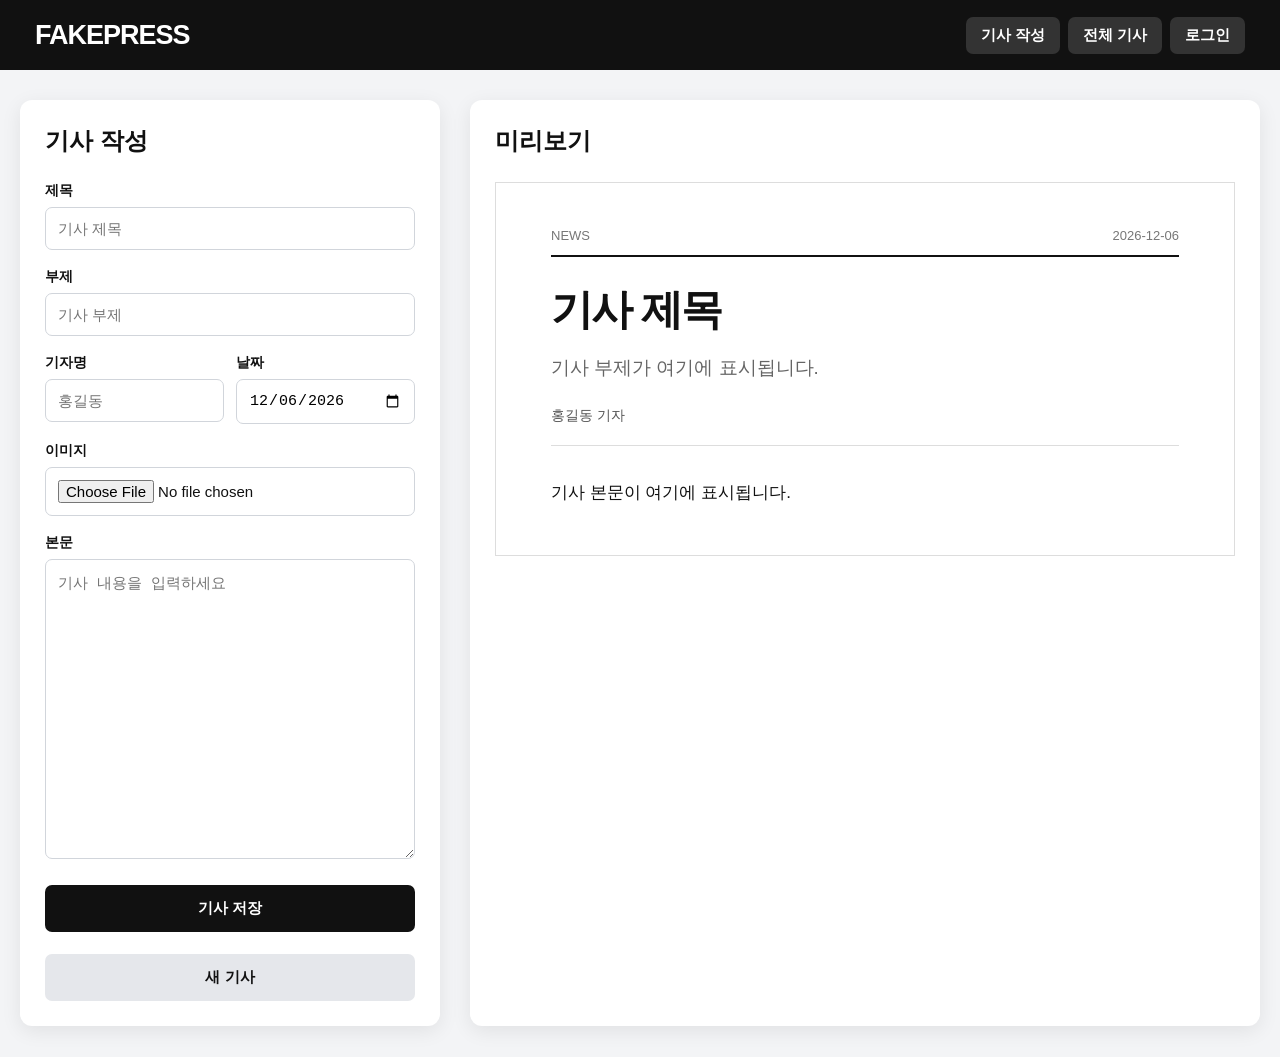
==== frontend/admin.html @ 0c84606c "Initial FAKEPRESS" ====
<!DOCTYPE html>
<html lang="ko">

<head>

    <meta charset="UTF-8">

    <meta
        name="viewport"
        content="width=device-width, initial-scale=1.0"
    >

    <title>FAKEPRESS 관리자</title>

    <style>

        * {
            box-sizing: border-box;
        }

        body {
            margin: 0;
            font-family:
                Arial,
                "Malgun Gothic",
                sans-serif;

            background: #f4f5f7;
            color: #111;
        }

        header {
            background: #111;
            color: white;
            padding: 20px 30px;

            display: flex;
            align-items: center;
            justify-content: space-between;
        }

        header h1 {
            margin: 0;
            font-size: 24px;
        }

        header span {
            font-size: 14px;
            opacity: 0.7;
        }

        main {
            max-width: 1100px;
            margin: 30px auto;
            padding: 0 20px;
        }

        .section {
            background: white;
            border-radius: 12px;
            padding: 22px;
            margin-bottom: 25px;

            box-shadow:
                0 3px 12px rgba(0, 0, 0, 0.08);
        }

        .section h2 {
            margin-top: 0;
        }

        .toolbar {
            display: flex;
            justify-content: space-between;
            align-items: center;
            margin-bottom: 15px;
        }

        button {
            border: 0;
            border-radius: 8px;
            padding: 9px 13px;
            cursor: pointer;
            font-weight: bold;
        }

        .refresh {
            background: #111;
            color: white;
        }

        .ban {
            background: #e74c3c;
            color: white;
        }

        .unban {
            background: #2ecc71;
            color: white;
        }

        .admin {
            background: #8e44ad;
            color: white;
        }

        .remove-admin {
            background: #f39c12;
            color: white;
        }

        .delete {
            background: #c0392b;
            color: white;
        }

        .back {
            background: #ddd;
            color: #111;
        }

        table {
            width: 100%;
            border-collapse: collapse;
        }

        th,
        td {
            padding: 12px;
            border-bottom: 1px solid #eee;
            text-align: left;
        }

        th {
            background: #fafafa;
        }

        .status-admin {
            color: #8e44ad;
            font-weight: bold;
        }

        .status-banned {
            color: #e74c3c;
            font-weight: bold;
        }

        .status-normal {
            color: #2ecc71;
            font-weight: bold;
        }

        .empty {
            color: #888;
            padding: 20px 0;
        }

        .article-row {
            display: flex;
            justify-content: space-between;
            align-items: center;

            border-bottom: 1px solid #eee;
            padding: 15px 0;
            gap: 20px;
        }

        .article-info {
            flex: 1;
        }

        .article-title {
            font-size: 17px;
            font-weight: bold;
            margin-bottom: 5px;
        }

        .article-meta {
            font-size: 13px;
            color: #777;
        }

        #message {
            position: fixed;
            bottom: 25px;
            right: 25px;

            background: #111;
            color: white;

            padding: 12px 18px;

            border-radius: 8px;

            display: none;
        }

    </style>

</head>

<body>

<header>

    <h1>FAKEPRESS ADMIN</h1>

    <span id="adminNickname">
        관리자 확인 중...
    </span>

</header>


<main>

    <div class="section">

        <div class="toolbar">

            <h2>회원 관리</h2>

            <button
                class="refresh"
                onclick="loadUsers()"
            >
                새로고침
            </button>

        </div>

        <div id="userList">
            불러오는 중...
        </div>

    </div>


    <div class="section">

        <div class="toolbar">

            <h2>기사 관리</h2>

            <button
                class="refresh"
                onclick="loadArticles()"
            >
                새로고침
            </button>

        </div>

        <div id="articleList">
            불러오는 중...
        </div>

    </div>


    <div class="section">

        <button
            class="back"
            onclick="location.href='index.html'"
        >
            FAKEPRESS로 돌아가기
        </button>

    </div>

</main>


<div id="message"></div>


<script src="admin.js"></script>

</body>

</html>
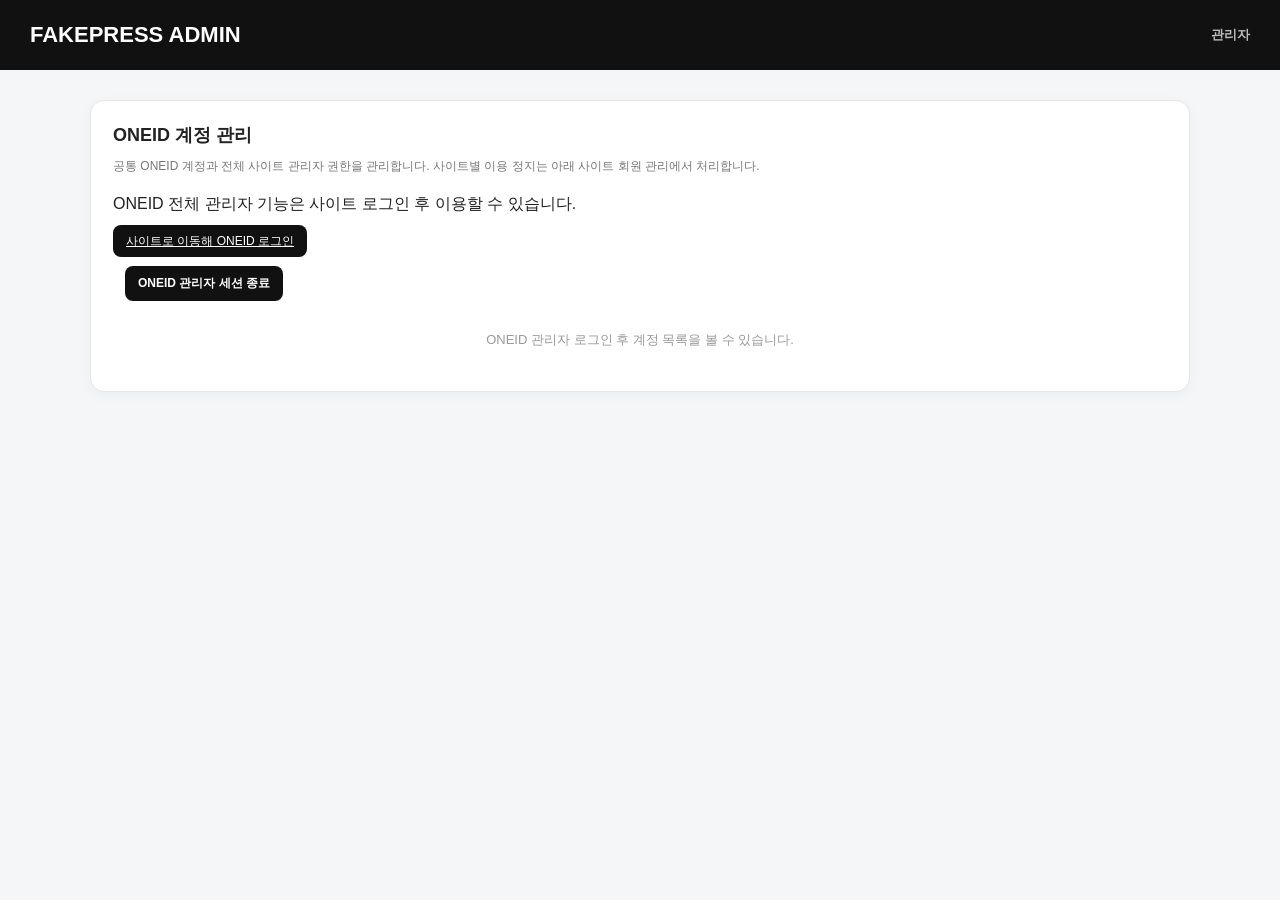
==== commit b7ef1f1b: "로그인 기능" ====
--- a/frontend/admin.html
+++ b/frontend/admin.html
@@ -1,4 +1,5 @@
 <!DOCTYPE html>
+
 <html lang="ko">
 
 <head>
@@ -10,7 +11,8 @@
         content="width=device-width, initial-scale=1.0"
     >
 
-    <title>FAKEPRESS 관리자</title>
+    <title>FAKEPRESS ADMIN</title>
+
 
     <style>
 
@@ -18,207 +20,813 @@
             box-sizing: border-box;
         }
 
+
         body {
+
             margin: 0;
+
+            background:
+                #f5f6f8;
+
+            color:
+                #222;
+
             font-family:
                 Arial,
                 "Malgun Gothic",
                 sans-serif;
 
-            background: #f4f5f7;
-            color: #111;
-        }
+        }
+
 
         header {
-            background: #111;
-            color: white;
-            padding: 20px 30px;
-
-            display: flex;
-            align-items: center;
-            justify-content: space-between;
-        }
+
+            background:
+                #111;
+
+            color:
+                white;
+
+            padding:
+                22px 30px;
+
+            display:
+                flex;
+
+            align-items:
+                center;
+
+            justify-content:
+                space-between;
+
+        }
+
 
         header h1 {
-            margin: 0;
-            font-size: 24px;
-        }
-
-        header span {
-            font-size: 14px;
-            opacity: 0.7;
-        }
+
+            margin:
+                0;
+
+            font-size:
+                22px;
+
+            font-weight:
+                900;
+
+        }
+
+
+        #adminNickname {
+
+            color:
+                #bbb;
+
+            font-size:
+                13px;
+
+            font-weight:
+                700;
+
+        }
+
 
         main {
-            max-width: 1100px;
-            margin: 30px auto;
-            padding: 0 20px;
-        }
-
-        .section {
-            background: white;
-            border-radius: 12px;
-            padding: 22px;
-            margin-bottom: 25px;
+
+            width:
+                min(
+                    1100px,
+                    calc(
+                        100% - 32px
+                    )
+                );
+
+            margin:
+                30px auto 60px;
+
+        }
+
+
+        section {
+
+            background:
+                white;
+
+            border:
+                1px solid #e6e6e6;
+
+            border-radius:
+                14px;
+
+            padding:
+                22px;
+
+            margin-bottom:
+                20px;
 
             box-shadow:
-                0 3px 12px rgba(0, 0, 0, 0.08);
-        }
-
-        .section h2 {
-            margin-top: 0;
-        }
-
-        .toolbar {
-            display: flex;
-            justify-content: space-between;
-            align-items: center;
-            margin-bottom: 15px;
-        }
+                0 3px 14px
+                rgba(
+                    0,
+                    0,
+                    0,
+                    0.04
+                );
+
+        }
+
+
+        .section-header {
+
+            display:
+                flex;
+
+            align-items:
+                center;
+
+            justify-content:
+                space-between;
+
+            gap:
+                12px;
+
+            margin-bottom:
+                18px;
+
+        }
+
+
+        .section-header h2 {
+
+            margin:
+                0;
+
+            font-size:
+                18px;
+
+            font-weight:
+                900;
+
+        }
+
+
+        .section-description {
+
+            color:
+                #777;
+
+            font-size:
+                12px;
+
+            line-height:
+                1.6;
+
+            margin:
+                -8px 0 18px;
+
+        }
+
+
+        .article-row {
+
+            display:
+                flex;
+
+            align-items:
+                center;
+
+            justify-content:
+                space-between;
+
+            gap:
+                15px;
+
+            padding:
+                15px 0;
+
+            border-bottom:
+                1px solid #eee;
+
+        }
+
+
+        .article-row:last-child {
+
+            border-bottom:
+                0;
+
+        }
+
+
+        .article-info {
+
+            min-width:
+                0;
+
+            flex:
+                1;
+
+        }
+
+
+        .article-title {
+
+            font-size:
+                15px;
+
+            font-weight:
+                800;
+
+            word-break:
+                break-word;
+
+            margin-bottom:
+                6px;
+
+        }
+
+
+        .article-meta {
+
+            color:
+                #888;
+
+            font-size:
+                12px;
+
+            line-height:
+                1.5;
+
+            word-break:
+                break-word;
+
+        }
+
+
+        .empty {
+
+            margin:
+                0;
+
+            padding:
+                20px 0;
+
+            text-align:
+                center;
+
+            color:
+                #999;
+
+            font-size:
+                13px;
+
+        }
+
 
         button {
-            border: 0;
-            border-radius: 8px;
-            padding: 9px 13px;
-            cursor: pointer;
-            font-weight: bold;
-        }
+
+            border:
+                0;
+
+            cursor:
+                pointer;
+
+            font-family:
+                inherit;
+
+            font-weight:
+                800;
+
+            transition:
+                0.15s;
+
+        }
+
+
+        button:hover {
+
+            transform:
+                translateY(-1px);
+
+        }
+
 
         .refresh {
-            background: #111;
-            color: white;
-        }
+
+            background:
+                #111;
+
+            color:
+                white;
+
+            padding:
+                9px 13px;
+
+            border-radius:
+                8px;
+
+            font-size:
+                12px;
+
+        }
+
+
+        .refresh:hover {
+
+            background:
+                #333;
+
+        }
+
 
         .ban {
-            background: #e74c3c;
-            color: white;
-        }
+
+            background:
+                #fff1f0;
+
+            color:
+                #d92d20;
+
+            padding:
+                8px 12px;
+
+            border-radius:
+                8px;
+
+            font-size:
+                12px;
+
+        }
+
 
         .unban {
-            background: #2ecc71;
-            color: white;
-        }
+
+            background:
+                #ecfdf3;
+
+            color:
+                #027a48;
+
+            padding:
+                8px 12px;
+
+            border-radius:
+                8px;
+
+            font-size:
+                12px;
+
+        }
+
 
         .admin {
-            background: #8e44ad;
-            color: white;
-        }
+
+            background:
+                #eef4ff;
+
+            color:
+                #175cd3;
+
+            padding:
+                8px 12px;
+
+            border-radius:
+                8px;
+
+            font-size:
+                12px;
+
+        }
+
 
         .remove-admin {
-            background: #f39c12;
-            color: white;
-        }
+
+            background:
+                #fff7ed;
+
+            color:
+                #c2410c;
+
+            padding:
+                8px 12px;
+
+            border-radius:
+                8px;
+
+            font-size:
+                12px;
+
+        }
+
 
         .delete {
-            background: #c0392b;
-            color: white;
-        }
+
+            background:
+                #d92d20;
+
+            color:
+                white;
+
+            padding:
+                8px 12px;
+
+            border-radius:
+                8px;
+
+            font-size:
+                12px;
+
+            flex-shrink:
+                0;
+
+        }
+
+
+        .delete:hover {
+
+            background:
+                #b42318;
+
+        }
+
+
+        .delete-all-btn {
+
+            background:
+                #d92d20;
+
+            color:
+                white;
+
+            padding:
+                9px 13px;
+
+            border-radius:
+                8px;
+
+            font-size:
+                12px;
+
+        }
+
+
+        .delete-all-btn:hover {
+
+            background:
+                #b42318;
+
+        }
+
+
+        .status-admin {
+
+            color:
+                #175cd3;
+
+            font-weight:
+                800;
+
+        }
+
+
+        .status-banned {
+
+            color:
+                #d92d20;
+
+            font-weight:
+                800;
+
+        }
+
+
+        .status-normal {
+
+            color:
+                #027a48;
+
+            font-weight:
+                800;
+
+        }
+
+
+        .banned-word-form {
+
+            display:
+                flex;
+
+            gap:
+                10px;
+
+            margin-bottom:
+                15px;
+
+        }
+
+
+        .banned-word-form input {
+
+            flex:
+                1;
+
+            min-width:
+                0;
+
+            border:
+                1px solid #d5d7da;
+
+            border-radius:
+                9px;
+
+            padding:
+                11px 13px;
+
+            outline:
+                none;
+
+            font-size:
+                13px;
+
+            font-family:
+                inherit;
+
+        }
+
+
+        .banned-word-form input:focus {
+
+            border-color:
+                #111;
+
+        }
+
+
+        .add-banned-word {
+
+            background:
+                #111;
+
+            color:
+                white;
+
+            padding:
+                0 16px;
+
+            border-radius:
+                9px;
+
+            font-size:
+                12px;
+
+            white-space:
+                nowrap;
+
+        }
+
+
+        .add-banned-word:hover {
+
+            background:
+                #333;
+
+        }
+
+
+        #message {
+
+            position:
+                fixed;
+
+            left:
+                50%;
+
+            bottom:
+                25px;
+
+            transform:
+                translateX(-50%);
+
+            background:
+                #111;
+
+            color:
+                white;
+
+            padding:
+                12px 18px;
+
+            border-radius:
+                10px;
+
+            font-size:
+                13px;
+
+            font-weight:
+                700;
+
+            display:
+                none;
+
+            z-index:
+                9999;
+
+            max-width:
+                calc(
+                    100% - 30px
+                );
+
+            text-align:
+                center;
+
+            box-shadow:
+                0 8px 25px
+                rgba(
+                    0,
+                    0,
+                    0,
+                    0.2
+                );
+
+        }
+
 
         .back {
-            background: #ddd;
-            color: #111;
-        }
-
-        table {
-            width: 100%;
-            border-collapse: collapse;
-        }
-
-        th,
-        td {
-            padding: 12px;
-            border-bottom: 1px solid #eee;
-            text-align: left;
-        }
-
-        th {
-            background: #fafafa;
-        }
-
-        .status-admin {
-            color: #8e44ad;
-            font-weight: bold;
-        }
-
-        .status-banned {
-            color: #e74c3c;
-            font-weight: bold;
-        }
-
-        .status-normal {
-            color: #2ecc71;
-            font-weight: bold;
-        }
-
-        .empty {
-            color: #888;
-            padding: 20px 0;
-        }
-
-        .article-row {
-            display: flex;
-            justify-content: space-between;
-            align-items: center;
-
-            border-bottom: 1px solid #eee;
-            padding: 15px 0;
-            gap: 20px;
-        }
-
-        .article-info {
-            flex: 1;
-        }
-
-        .article-title {
-            font-size: 17px;
-            font-weight: bold;
-            margin-bottom: 5px;
-        }
-
-        .article-meta {
-            font-size: 13px;
-            color: #777;
-        }
-
-        #message {
-            position: fixed;
-            bottom: 25px;
-            right: 25px;
-
-            background: #111;
-            color: white;
-
-            padding: 12px 18px;
-
-            border-radius: 8px;
-
-            display: none;
+
+            width:
+                100%;
+
+            background:
+                #e9eaec;
+
+            color:
+                #333;
+
+            padding:
+                12px;
+
+            border-radius:
+                9px;
+
+            font-size:
+                13px;
+
+        }
+
+
+        .back:hover {
+
+            background:
+                #ddd;
+
+        }
+
+
+        @media (
+            max-width: 650px
+        ) {
+
+            header {
+
+                padding:
+                    18px;
+
+            }
+
+
+            main {
+
+                width:
+                    calc(
+                        100% - 20px
+                    );
+
+                margin-top:
+                    20px;
+
+            }
+
+
+            section {
+
+                padding:
+                    17px;
+
+            }
+
+
+            .article-row {
+
+                align-items:
+                    flex-start;
+
+                flex-direction:
+                    column;
+
+            }
+
+
+            .article-row > button {
+
+                align-self:
+                    flex-end;
+
+            }
+
+
+            .section-header {
+
+                align-items:
+                    flex-start;
+
+                flex-direction:
+                    column;
+
+            }
+
+
+            .banned-word-form {
+
+                flex-direction:
+                    column;
+
+            }
+
+
+            .add-banned-word {
+
+                padding:
+                    11px;
+
+            }
+
         }
 
     </style>
 
 </head>
 
+
 <body>
 
+
 <header>
 
-    <h1>FAKEPRESS ADMIN</h1>
-
-    <span id="adminNickname">
-        관리자 확인 중...
-    </span>
+    <h1>
+        FAKEPRESS ADMIN
+    </h1>
+
+    <div id="adminNickname">
+        관리자
+    </div>
 
 </header>
 
 
 <main>
 
-    <div class="section">
-
-        <div class="toolbar">
-
-            <h2>회원 관리</h2>
+
+    <!-- =====================================================
+         MESSAGE
+    ====================================================== -->
+
+    <div id="message"></div>
+
+
+    <!-- ONEID ACCOUNT MANAGEMENT -->
+    <section id="oneidAdminPanel">
+        <div class="section-header">
+            <h2>ONEID 계정 관리</h2>
+            <button id="oneidRefreshButton" class="refresh" type="button" onclick="loadOneIDUsers()" hidden>새로고침</button>
+        </div>
+        <p class="section-description">
+            공통 ONEID 계정과 전체 사이트 관리자 권한을 관리합니다. 사이트별 이용 정지는 아래 사이트 회원 관리에서 처리합니다.
+        </p>
+        <div id="oneidLoginForm" style="margin:16px 0">
+            <p>ONEID 전체 관리자 기능은 사이트 로그인 후 이용할 수 있습니다.</p>
+            <a class="refresh" href="index.html">사이트로 이동해 ONEID 로그인</a>
+        </div>
+        <div id="oneidSession" hidden style="display:flex;align-items:center;gap:12px;margin:12px 0">
+            <span id="oneidAdminLabel"></span>
+            <button class="refresh" type="button" onclick="oneidAdminLogout()">ONEID 관리자 세션 종료</button>
+        </div>
+        <div id="oneidMessage" class="section-description" aria-live="polite"></div>
+        <div id="oneidUserList">
+            <p class="empty">ONEID 관리자 로그인 후 계정 목록을 볼 수 있습니다.</p>
+        </div>
+    </section>
+
+
+    <!-- =====================================================
+         USERS
+    ====================================================== -->
+
+    <section>
+
+        <div class="section-header">
+
+            <h2>
+                사이트 회원 관리
+            </h2>
 
             <button
                 class="refresh"
@@ -229,54 +837,163 @@
 
         </div>
 
+
+        <p class="section-description">
+            아래 목록의 정지 상태는 이 사이트에만 적용됩니다. 공통 계정과 전체 사이트 관리자 권한은 위의 ONEID 계정 관리에서 처리합니다.
+        </p>
+
         <div id="userList">
-            불러오는 중...
-        </div>
-
-    </div>
-
-
-    <div class="section">
-
-        <div class="toolbar">
-
-            <h2>기사 관리</h2>
+
+            <p class="empty">
+                불러오는 중...
+            </p>
+
+        </div>
+
+    </section>
+
+
+    <!-- =====================================================
+         BANNED WORDS
+    ====================================================== -->
+
+    <section>
+
+        <div class="section-header">
+
+            <h2>
+                금지어 관리
+            </h2>
 
             <button
                 class="refresh"
-                onclick="loadArticles()"
+                onclick="loadBannedWords()"
             >
                 새로고침
             </button>
 
         </div>
 
+
+        <p class="section-description">
+
+            금지어가 들어간 기존 기사는
+            금지어 등록 즉시 자동 삭제됩니다.
+            새 기사 작성 및 기사 수정에도
+            금지어가 적용됩니다.
+
+        </p>
+
+
+        <div class="banned-word-form">
+
+            <input
+                id="bannedWordInput"
+                type="text"
+                maxlength="100"
+                placeholder="등록할 금지어를 입력하세요"
+                autocomplete="off"
+            >
+
+
+            <button
+                class="add-banned-word"
+                onclick="addBannedWord()"
+            >
+                금지어 추가
+            </button>
+
+        </div>
+
+
+        <div id="bannedWordList">
+
+            <p class="empty">
+                불러오는 중...
+            </p>
+
+        </div>
+
+    </section>
+
+
+    <!-- =====================================================
+         ARTICLES
+    ====================================================== -->
+
+    <section>
+
+        <div class="section-header">
+
+            <h2>
+                기사 관리
+            </h2>
+
+
+            <div
+                style="
+                    display:flex;
+                    gap:8px;
+                    flex-wrap:wrap;
+                "
+            >
+
+                <button
+                    class="delete-all-btn"
+                    onclick="deleteAllArticles()"
+                >
+                    전체 기사 삭제
+                </button>
+
+
+                <button
+                    class="refresh"
+                    onclick="loadArticles()"
+                >
+                    새로고침
+                </button>
+
+            </div>
+
+        </div>
+
+
         <div id="articleList">
-            불러오는 중...
-        </div>
-
-    </div>
-
-
-    <div class="section">
+
+            <p class="empty">
+                불러오는 중...
+            </p>
+
+        </div>
+
+    </section>
+
+
+    <!-- =====================================================
+         BACK
+    ====================================================== -->
+
+    <section>
 
         <button
             class="back"
-            onclick="location.href='index.html'"
+            onclick="
+                location.href='index.html'
+            "
         >
             FAKEPRESS로 돌아가기
         </button>
 
-    </div>
+    </section>
+
 
 </main>
 
 
-<div id="message"></div>
-
-
+<script src="oneid-config.js"></script>
 <script src="admin.js"></script>
 
+
 </body>
 
-</html>+</html>
